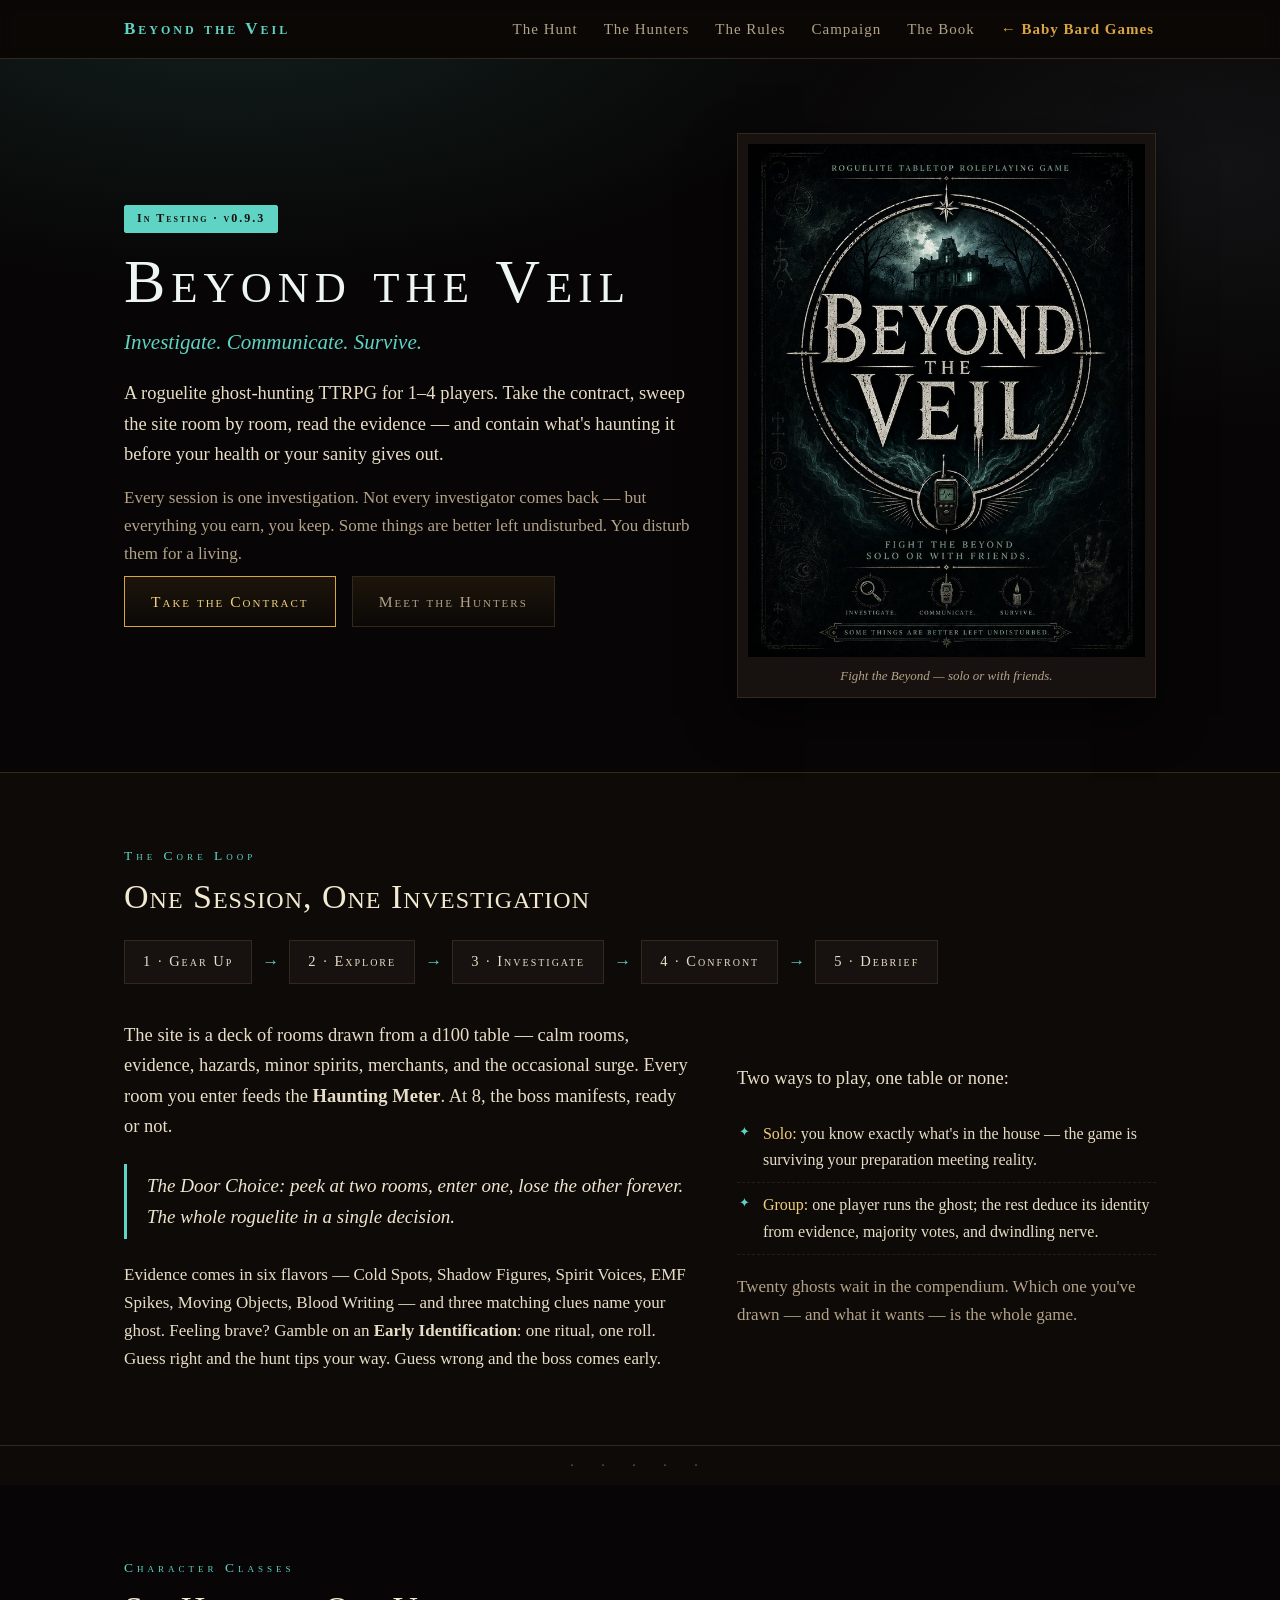
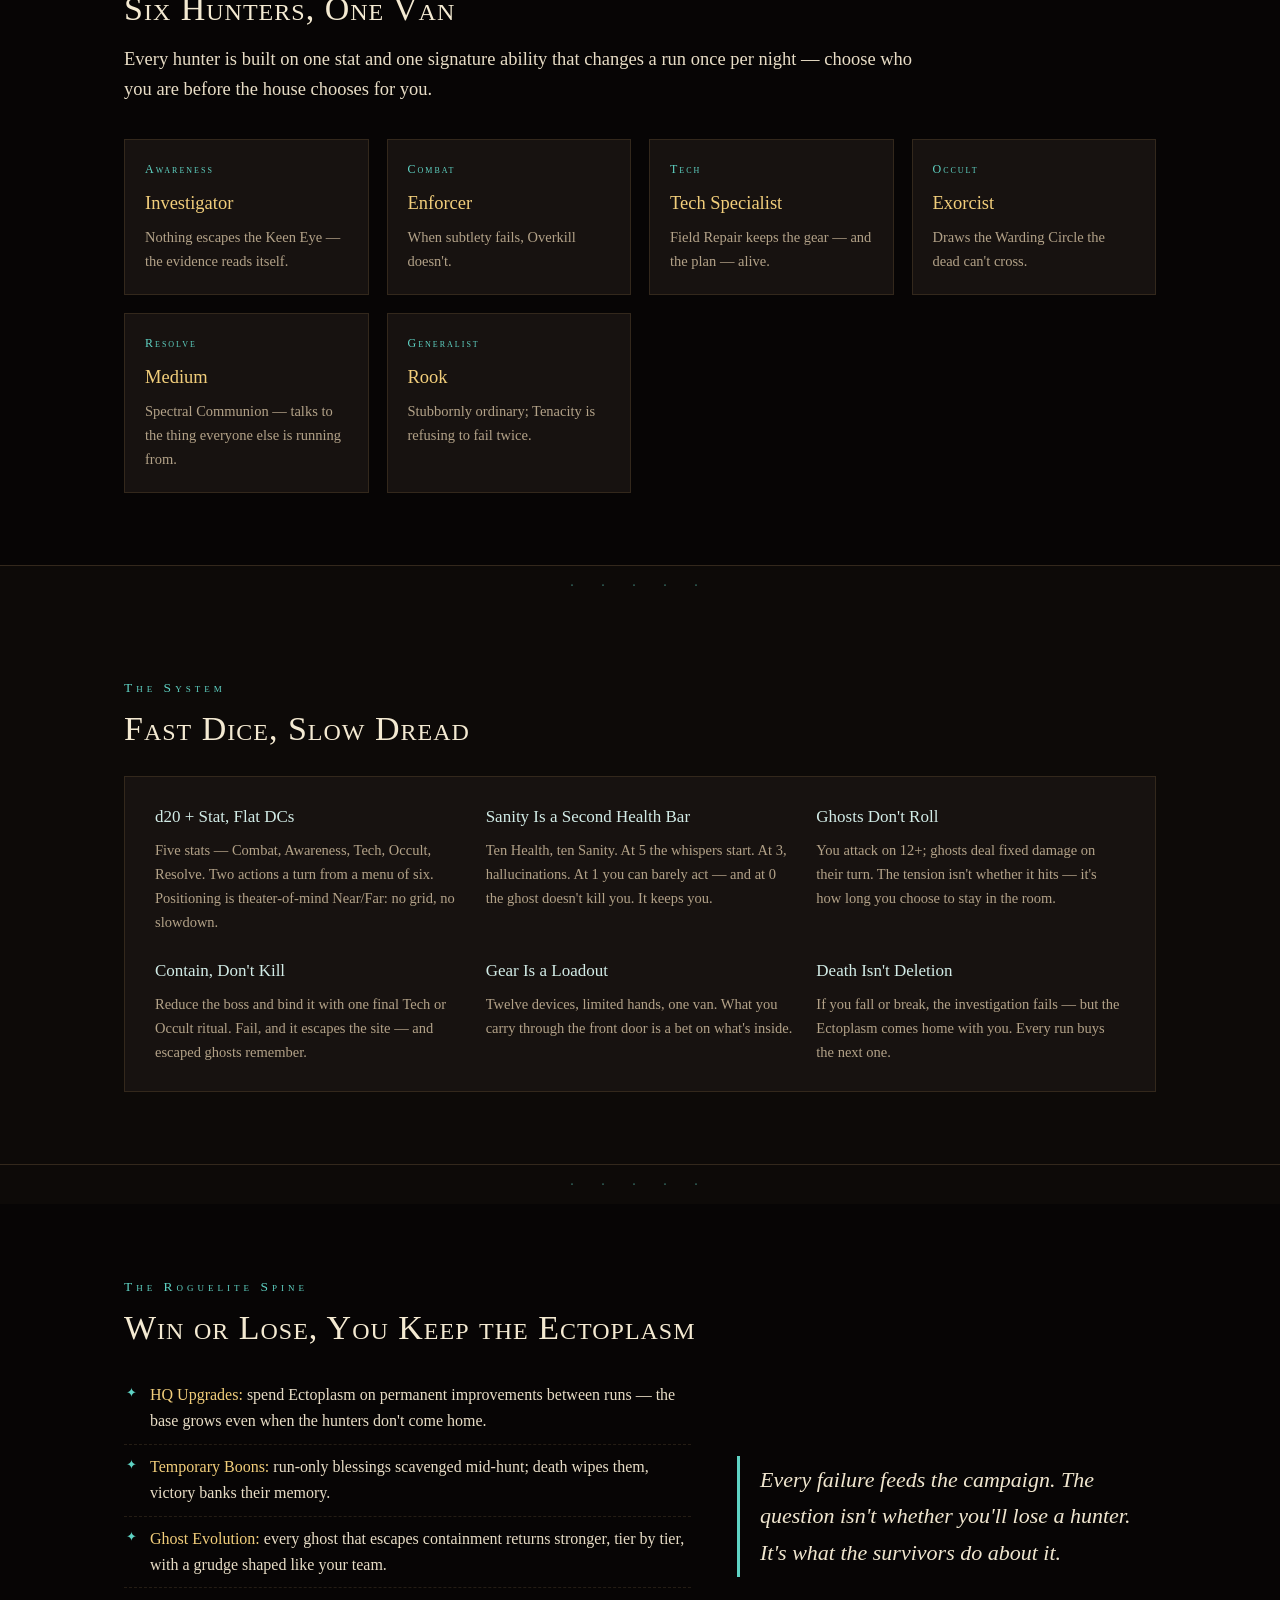
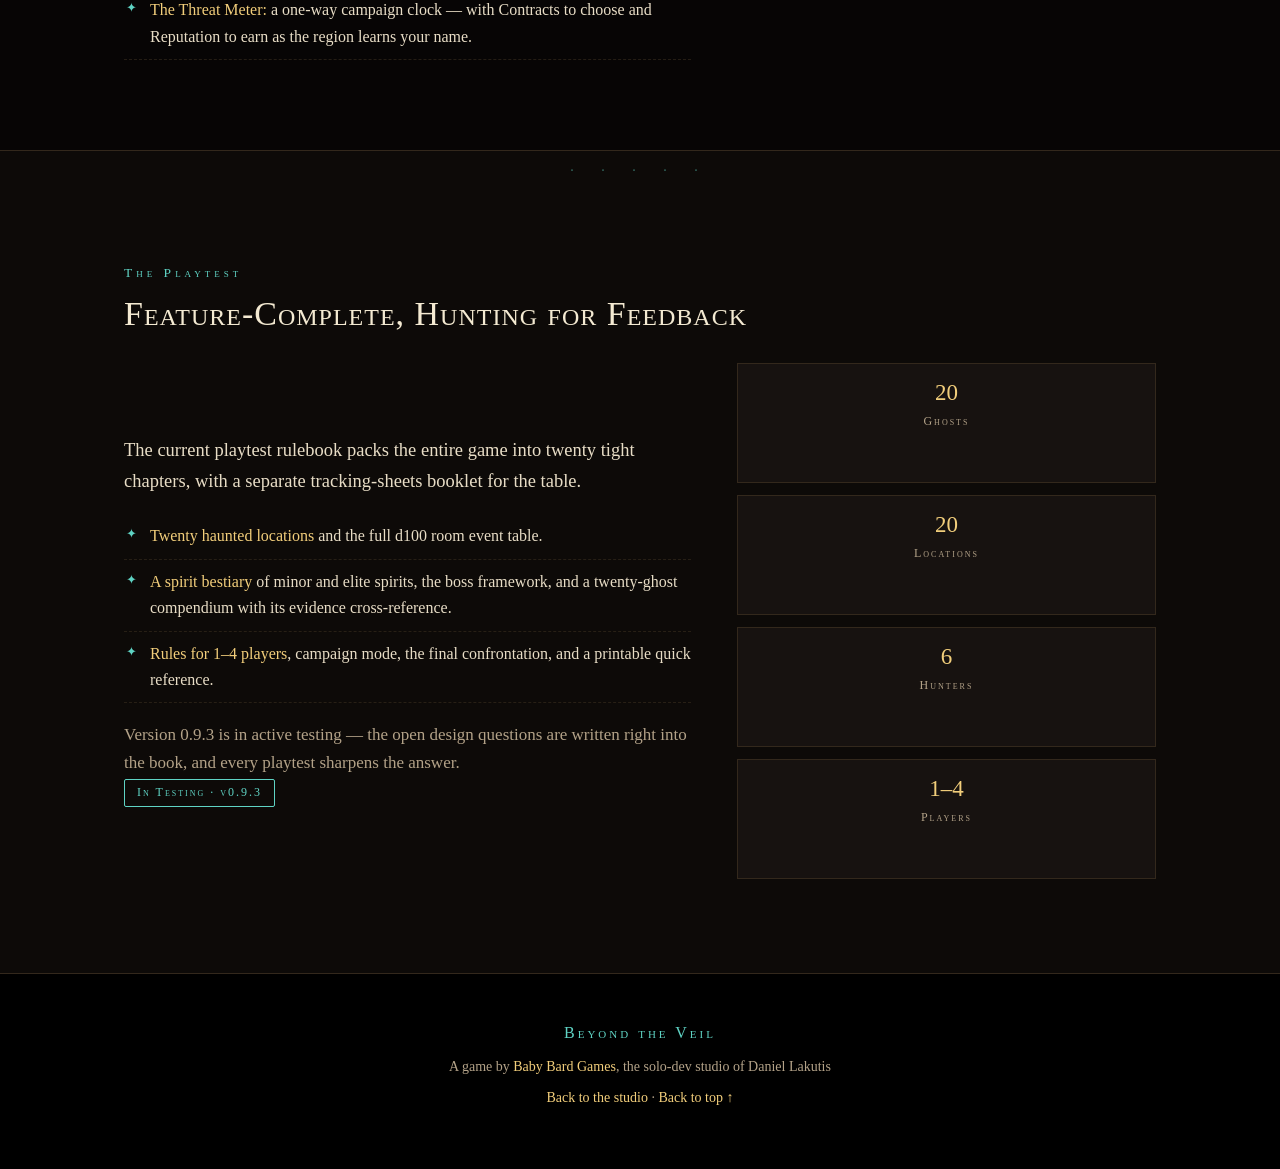
==== beyond-the-veil.html @ af9ce548 "Every TTRPG gets its own page: Mageocalypse, Beyond the Veil, Salt and Sorrow, Tiny Tails, The Long " ====
<!DOCTYPE html>
<html lang="en">
<head>
<meta charset="utf-8">
<meta name="viewport" content="width=device-width, initial-scale=1">
<title>Beyond the Veil — Investigate. Communicate. Survive. | Baby Bard Games</title>
<meta name="description" content="Beyond the Veil, a roguelite ghost-hunting TTRPG for 1–4 players by Baby Bard Games. Sweep the site, read the evidence, contain the ghost — before your health or your sanity breaks.">
<link rel="icon" href="data:image/svg+xml,<svg xmlns=%22http://www.w3.org/2000/svg%22 viewBox=%220 0 100 100%22><text y=%22.9em%22 font-size=%2290%22>👻</text></svg>">
<link rel="stylesheet" href="styles.css">
<style>
  body { --accent: #5fd3c4; }
  .v2-hero {
    background:
      radial-gradient(1100px 500px at 18% -10%, rgba(95, 211, 196, 0.13), transparent 60%),
      radial-gradient(900px 480px at 95% 15%, rgba(120, 140, 160, 0.10), transparent 55%),
      var(--bg-deep);
    border-bottom: 1px solid var(--line);
    padding: 74px 0;
  }
  .v2-hero h1 {
    font-size: clamp(38px, 6vw, 62px); letter-spacing: 6px; font-variant: small-caps;
    color: #eef6f4; line-height: 1.1;
  }
  .v2-hero .epithet { color: var(--accent); font-style: italic; font-size: 21px; margin: 10px 0 18px; }
  .phases { display: flex; flex-wrap: wrap; gap: 10px; margin: 22px 0; align-items: center; }
  .phases .ph {
    border: 1px solid var(--line); background: var(--panel); color: var(--ink);
    padding: 9px 18px; font-variant: small-caps; letter-spacing: 2px; font-size: 14.5px;
  }
  .phases .arrow { color: var(--accent); }
  .dice-panel {
    background: var(--panel); border: 1px solid var(--line); padding: 26px 30px; margin-top: 26px;
    display: grid; grid-template-columns: repeat(auto-fit, minmax(240px, 1fr)); gap: 22px;
  }
  .dice-panel h3 { font-size: 17px; color: #d2ece7; }
  .dice-panel p { font-size: 14.5px; color: var(--ink-dim); }
  .divider-static { text-align: center; color: var(--accent); opacity: .5; font-size: 14px; letter-spacing: 12px; padding: 8px 0; }
</style>
</head>
<body>

<nav class="site" aria-label="Beyond the Veil">
  <div class="bar">
    <a class="brand" href="#btop" style="color:#5fd3c4">Beyond the Veil</a>
    <ul>
      <li><a class="navlink" href="#hunt">The Hunt</a></li>
      <li><a class="navlink" href="#hunters">The Hunters</a></li>
      <li><a class="navlink" href="#rules">The Rules</a></li>
      <li><a class="navlink" href="#campaign">Campaign</a></li>
      <li><a class="navlink" href="#book">The Book</a></li>
      <li><a class="navlink hot" href="index.html">← Baby Bard Games</a></li>
    </ul>
  </div>
</nav>

<header class="v2-hero" id="btop">
  <div class="wrap cols">
    <div>
      <span class="chip solid">In Testing · v0.9.3</span>
      <h1>Beyond the Veil</h1>
      <p class="epithet">Investigate. Communicate. Survive.</p>
      <p class="lede">A roguelite ghost-hunting TTRPG for 1–4 players. Take the contract, sweep the site room by room, read the evidence — and contain what's haunting it before your health or your sanity gives out.</p>
      <p class="dim">Every session is one investigation. Not every investigator comes back — but everything you earn, you keep. Some things are better left undisturbed. You disturb them for a living.</p>
      <a class="btn" href="#hunt">Take the Contract</a>
      <a class="btn ghost" href="#hunters">Meet the Hunters</a>
    </div>
    <figure class="framed">
      <img src="assets/beyond-the-veil-cover.jpg" alt="Beyond the Veil cover — a decaying mansion under a full moon in an oval frame, above a spirit-box device">
      <figcaption>Fight the Beyond — solo or with friends.</figcaption>
    </figure>
  </div>
</header>

<main>

<!-- ══════════════════ THE HUNT ══════════════════ -->
<section class="block" id="hunt">
  <div class="wrap reveal">
    <div class="kicker">The Core Loop</div>
    <h2 class="title">One Session, One Investigation</h2>
    <div class="phases">
      <span class="ph">1 · Gear Up</span><span class="arrow">→</span>
      <span class="ph">2 · Explore</span><span class="arrow">→</span>
      <span class="ph">3 · Investigate</span><span class="arrow">→</span>
      <span class="ph">4 · Confront</span><span class="arrow">→</span>
      <span class="ph">5 · Debrief</span>
    </div>
    <div class="cols">
      <div>
        <p class="lede">The site is a deck of rooms drawn from a d100 table — calm rooms, evidence, hazards, minor spirits, merchants, and the occasional surge. Every room you enter feeds the <b>Haunting Meter</b>. At 8, the boss manifests, ready or not.</p>
        <blockquote class="pull">The Door Choice: peek at two rooms, enter one, lose the other forever. The whole roguelite in a single decision.</blockquote>
        <p>Evidence comes in six flavors — Cold Spots, Shadow Figures, Spirit Voices, EMF Spikes, Moving Objects, Blood Writing — and three matching clues name your ghost. Feeling brave? Gamble on an <b>Early Identification</b>: one ritual, one roll. Guess right and the hunt tips your way. Guess wrong and the boss comes early.</p>
      </div>
      <div>
        <p class="lede">Two ways to play, one table or none:</p>
        <ul class="features">
          <li><b>Solo:</b> you know exactly what's in the house — the game is surviving your preparation meeting reality.</li>
          <li><b>Group:</b> one player runs the ghost; the rest deduce its identity from evidence, majority votes, and dwindling nerve.</li>
        </ul>
        <p class="dim">Twenty ghosts wait in the compendium. Which one you've drawn — and what it wants — is the whole game.</p>
      </div>
    </div>
  </div>
</section>

<div class="divider-static">· · · · ·</div>

<!-- ══════════════════ THE HUNTERS ══════════════════ -->
<section class="block alt" id="hunters">
  <div class="wrap reveal">
    <div class="kicker">Character Classes</div>
    <h2 class="title">Six Hunters, One Van</h2>
    <p class="lede" style="max-width:820px">Every hunter is built on one stat and one signature ability that changes a run once per night — choose who you are before the house chooses for you.</p>
    <div class="cards">
      <div class="card"><span class="flower">Awareness</span><h3>Investigator</h3><p>Nothing escapes the Keen Eye — the evidence reads itself.</p></div>
      <div class="card"><span class="flower">Combat</span><h3>Enforcer</h3><p>When subtlety fails, Overkill doesn't.</p></div>
      <div class="card"><span class="flower">Tech</span><h3>Tech Specialist</h3><p>Field Repair keeps the gear — and the plan — alive.</p></div>
      <div class="card"><span class="flower">Occult</span><h3>Exorcist</h3><p>Draws the Warding Circle the dead can't cross.</p></div>
      <div class="card"><span class="flower">Resolve</span><h3>Medium</h3><p>Spectral Communion — talks to the thing everyone else is running from.</p></div>
      <div class="card"><span class="flower">Generalist</span><h3>Rook</h3><p>Stubbornly ordinary; Tenacity is refusing to fail twice.</p></div>
    </div>
  </div>
</section>

<div class="divider-static">· · · · ·</div>

<!-- ══════════════════ THE RULES ══════════════════ -->
<section class="block" id="rules">
  <div class="wrap reveal">
    <div class="kicker">The System</div>
    <h2 class="title">Fast Dice, Slow Dread</h2>
    <div class="dice-panel">
      <div><h3>d20 + Stat, Flat DCs</h3><p>Five stats — Combat, Awareness, Tech, Occult, Resolve. Two actions a turn from a menu of six. Positioning is theater-of-mind Near/Far: no grid, no slowdown.</p></div>
      <div><h3>Sanity Is a Second Health Bar</h3><p>Ten Health, ten Sanity. At 5 the whispers start. At 3, hallucinations. At 1 you can barely act — and at 0 the ghost doesn't kill you. It keeps you.</p></div>
      <div><h3>Ghosts Don't Roll</h3><p>You attack on 12+; ghosts deal fixed damage on their turn. The tension isn't whether it hits — it's how long you choose to stay in the room.</p></div>
      <div><h3>Contain, Don't Kill</h3><p>Reduce the boss and bind it with one final Tech or Occult ritual. Fail, and it escapes the site — and escaped ghosts remember.</p></div>
      <div><h3>Gear Is a Loadout</h3><p>Twelve devices, limited hands, one van. What you carry through the front door is a bet on what's inside.</p></div>
      <div><h3>Death Isn't Deletion</h3><p>If you fall or break, the investigation fails — but the Ectoplasm comes home with you. Every run buys the next one.</p></div>
    </div>
  </div>
</section>

<div class="divider-static">· · · · ·</div>

<!-- ══════════════════ CAMPAIGN ══════════════════ -->
<section class="block alt" id="campaign">
  <div class="wrap reveal">
    <div class="kicker">The Roguelite Spine</div>
    <h2 class="title">Win or Lose, You Keep the Ectoplasm</h2>
    <div class="cols">
      <div>
        <ul class="features">
          <li><b>HQ Upgrades:</b> spend Ectoplasm on permanent improvements between runs — the base grows even when the hunters don't come home.</li>
          <li><b>Temporary Boons:</b> run-only blessings scavenged mid-hunt; death wipes them, victory banks their memory.</li>
          <li><b>Ghost Evolution:</b> every ghost that escapes containment returns stronger, tier by tier, with a grudge shaped like your team.</li>
          <li><b>The Threat Meter:</b> a one-way campaign clock — with Contracts to choose and Reputation to earn as the region learns your name.</li>
        </ul>
      </div>
      <div>
        <blockquote class="pull" style="font-size:22px">Every failure feeds the campaign. The question isn't whether you'll lose a hunter. It's what the survivors do about it.</blockquote>
      </div>
    </div>
  </div>
</section>

<div class="divider-static">· · · · ·</div>

<!-- ══════════════════ THE BOOK ══════════════════ -->
<section class="block" id="book">
  <div class="wrap reveal">
    <div class="kicker">The Playtest</div>
    <h2 class="title">Feature-Complete, Hunting for Feedback</h2>
    <div class="cols">
      <div>
        <p class="lede">The current playtest rulebook packs the entire game into twenty tight chapters, with a separate tracking-sheets booklet for the table.</p>
        <ul class="features">
          <li><b>Twenty haunted locations</b> and the full d100 room event table.</li>
          <li><b>A spirit bestiary</b> of minor and elite spirits, the boss framework, and a twenty-ghost compendium with its evidence cross-reference.</li>
          <li><b>Rules for 1–4 players</b>, campaign mode, the final confrontation, and a printable quick reference.</li>
        </ul>
        <p class="dim">Version 0.9.3 is in active testing — the open design questions are written right into the book, and every playtest sharpens the answer.</p>
        <span class="chip">In Testing · v0.9.3</span>
      </div>
      <div>
        <div class="statrow" style="flex-direction:column">
          <div class="stat"><div class="n">20</div><div class="l">Ghosts</div></div>
          <div class="stat"><div class="n">20</div><div class="l">Locations</div></div>
          <div class="stat"><div class="n">6</div><div class="l">Hunters</div></div>
          <div class="stat"><div class="n">1–4</div><div class="l">Players</div></div>
        </div>
      </div>
    </div>
  </div>
</section>

</main>

<footer class="site">
  <div class="mark" style="color:#5fd3c4">Beyond the Veil</div>
  <p>A game by <a href="index.html">Baby Bard Games</a>, the solo-dev studio of Daniel Lakutis</p>
  <p><a href="index.html#beyond-the-veil">Back to the studio</a> · <a href="#btop">Back to top ↑</a></p>
</footer>

</body>
</html>
---- styles.css ----
/* Baby Bard Games — portfolio stylesheet (no external deps) */

:root {
  --bg: #0d0a08;
  --bg-deep: #070505;
  --panel: #171210;
  --panel-2: #1e1713;
  --line: #33281c;
  --gold: #d9a441;
  --gold-bright: #f2ce7b;
  --red: #a8232a;
  --ink: #e8ddc6;
  --ink-dim: #b3a288;
  --accent: var(--gold);
  --maxw: 1080px;
}

* { margin: 0; padding: 0; box-sizing: border-box; }

html { scroll-behavior: smooth; }

body {
  background: var(--bg);
  color: var(--ink);
  font-family: Georgia, 'Palatino Linotype', 'Times New Roman', serif;
  font-size: 17px;
  line-height: 1.65;
}

img { max-width: 100%; display: block; }

a { color: var(--gold-bright); text-decoration: none; }
a:hover { color: #fff; }

.wrap { max-width: var(--maxw); margin: 0 auto; padding: 0 24px; }

/* ---------- Nav ---------- */

nav.site {
  position: sticky; top: 0; z-index: 50;
  background: rgba(10, 8, 6, 0.92);
  border-bottom: 1px solid var(--line);
  backdrop-filter: blur(6px);
}
nav.site .bar {
  max-width: var(--maxw); margin: 0 auto; padding: 0 24px;
  display: flex; align-items: center; gap: 28px; height: 58px;
}
@media (max-width: 840px) {
  /* narrow screens: nav scrolls sideways; dropdown links fall back to anchors */
  nav.site .bar { overflow-x: auto; white-space: nowrap; gap: 18px; scrollbar-width: none; }
  nav.site .bar::-webkit-scrollbar { display: none; }
  .drop:hover .menu, .drop:focus-within .menu { display: none; }
}
.brand {
  font-variant: small-caps; letter-spacing: 3px; font-weight: bold;
  color: var(--gold); font-size: 17px; white-space: nowrap;
}
.brand:hover { color: var(--gold-bright); }
nav.site ul { list-style: none; display: flex; gap: 22px; align-items: center; margin-left: auto; }
nav.site li { position: relative; }
nav.site a.navlink {
  color: var(--ink-dim); font-size: 15px; letter-spacing: 1px;
  padding: 6px 2px; display: inline-block;
}
nav.site a.navlink:hover, nav.site a.navlink:focus { color: var(--gold-bright); }
nav.site a.navlink.hot { color: var(--gold); font-weight: bold; }

/* CSS-only dropdown (hover + keyboard focus) */
.drop > a.navlink::after { content: " ▾"; font-size: 11px; color: var(--ink-dim); }
.drop .menu {
  position: absolute; top: 100%; left: -14px; min-width: 240px;
  background: var(--panel-2); border: 1px solid var(--line); border-top: 2px solid var(--gold);
  display: none; flex-direction: column; padding: 8px 0;
  box-shadow: 0 14px 30px rgba(0,0,0,.55);
}
.drop:hover .menu, .drop:focus-within .menu { display: flex; }
.drop .menu a {
  padding: 9px 18px; color: var(--ink); font-size: 15px; display: flex;
  justify-content: space-between; align-items: baseline; gap: 14px;
}
.drop .menu a:hover { background: rgba(217, 164, 65, 0.08); color: var(--gold-bright); }
.drop .menu .tag { font-size: 11px; letter-spacing: 1px; color: var(--ink-dim); font-variant: small-caps; }
.drop .menu .sep { border-top: 1px solid var(--line); margin: 6px 0; }

/* ---------- Hero ---------- */

header.hero {
  background: #000; text-align: center;
  padding: 56px 24px 64px;
  border-bottom: 1px solid var(--line);
}
header.hero img.logo { width: min(430px, 78vw); margin: 0 auto; }
header.hero p.tag {
  margin-top: 18px; color: var(--ink-dim); font-style: italic; font-size: 19px;
}
header.hero p.sub { margin-top: 6px; color: #7d7060; font-size: 14.5px; letter-spacing: 1px; }
.scroll-cue { margin-top: 30px; color: var(--gold); font-size: 22px; opacity: .8; }

/* ---------- Sections ---------- */

section.block { padding: 72px 0; border-bottom: 1px solid var(--line); }
section.block.alt { background: var(--bg-deep); }

.kicker {
  font-variant: small-caps; letter-spacing: 4px; font-size: 13.5px;
  color: var(--accent); margin-bottom: 10px;
}
h1, h2, h3 { font-weight: normal; color: #f4ead2; }
h2.title { font-size: 34px; line-height: 1.2; margin-bottom: 6px; font-variant: small-caps; letter-spacing: 1px; }
h3 { font-size: 20px; margin-bottom: 8px; color: var(--gold-bright); }
p.lede { font-size: 18.5px; color: var(--ink); margin: 14px 0; }
p.dim, .dim { color: var(--ink-dim); }
p + p { margin-top: 12px; }

.chip {
  display: inline-block; font-size: 12px; letter-spacing: 2px; font-variant: small-caps;
  border: 1px solid var(--accent); color: var(--accent);
  padding: 3px 12px; border-radius: 2px; margin-bottom: 14px;
}
.chip.solid { background: var(--accent); color: #14100a; font-weight: bold; }

.cols { display: grid; grid-template-columns: 1.15fr .85fr; gap: 46px; align-items: center; }
.cols.flip { grid-template-columns: .85fr 1.15fr; }
@media (max-width: 840px) { .cols, .cols.flip { grid-template-columns: 1fr; } }

.framed {
  border: 1px solid var(--line); background: var(--panel);
  padding: 10px; box-shadow: 0 18px 44px rgba(0,0,0,.5);
}
.framed img { width: 100%; }
figcaption { font-size: 13px; color: var(--ink-dim); padding-top: 8px; font-style: italic; text-align: center; }

ul.features { list-style: none; margin: 18px 0; }
ul.features li {
  padding: 9px 0 9px 26px; position: relative; color: var(--ink);
  border-bottom: 1px dashed rgba(51, 40, 28, 0.7); font-size: 16px;
}
ul.features li::before { content: "✦"; position: absolute; left: 2px; color: var(--accent); font-size: 13px; }
ul.features b { color: var(--gold-bright); font-weight: normal; }

blockquote.pull {
  border-left: 3px solid var(--accent); padding: 6px 0 6px 20px; margin: 22px 0;
  font-style: italic; font-size: 19px; color: #f0e6cf;
}
blockquote.pull cite { display: block; font-size: 13px; color: var(--ink-dim); margin-top: 6px; font-style: normal; }

.shots { display: grid; grid-template-columns: repeat(3, 1fr); gap: 14px; margin-top: 30px; }
.shots.two { grid-template-columns: repeat(2, 1fr); }
@media (max-width: 720px) { .shots, .shots.two { grid-template-columns: 1fr; } }
.shots figure { border: 1px solid var(--line); background: var(--panel); padding: 8px; margin: 0; }

.statrow { display: flex; flex-wrap: wrap; gap: 12px; margin: 22px 0; }
.stat {
  border: 1px solid var(--line); background: var(--panel); padding: 10px 18px; text-align: center; flex: 1 1 120px;
}
.stat .n { color: var(--gold-bright); font-size: 23px; }
.stat .l { color: var(--ink-dim); font-size: 12px; letter-spacing: 2px; font-variant: small-caps; }

.btn {
  display: inline-block; margin: 8px 12px 0 0; padding: 12px 26px;
  border: 1px solid var(--gold); color: var(--gold-bright);
  letter-spacing: 2px; font-variant: small-caps; font-size: 15.5px;
  background: linear-gradient(180deg, rgba(217,164,65,.10), rgba(217,164,65,.02));
}
.btn:hover { background: var(--gold); color: #17110a; }
.btn.ghost { border-color: var(--line); color: var(--ink-dim); }
.btn.ghost:hover { border-color: var(--gold); color: var(--gold-bright); background: none; }

/* Card grids (shelf, callings, regions) */
.cards { display: grid; grid-template-columns: repeat(auto-fill, minmax(230px, 1fr)); gap: 18px; margin-top: 34px; }
.card {
  background: var(--panel); border: 1px solid var(--line); padding: 20px;
  display: flex; flex-direction: column; gap: 8px;
}
.card:hover { border-color: rgba(217,164,65,.5); }
.card .flower { font-size: 12px; color: var(--accent); letter-spacing: 2px; font-variant: small-caps; }
.card h3 { margin: 0; font-size: 18.5px; }
.card p { font-size: 14.5px; color: var(--ink-dim); }
.card img.cover { border: 1px solid var(--line); margin-bottom: 10px; }

/* Medium group divider bands */
.group-head {
  display: flex; align-items: center; gap: 22px;
  max-width: var(--maxw); margin: 0 auto; padding: 54px 24px 0;
}
.group-head::before, .group-head::after {
  content: ""; flex: 1; border-top: 1px solid var(--line);
}
.group-head span {
  font-variant: small-caps; letter-spacing: 6px; font-size: 15px; color: var(--ink-dim);
  white-space: nowrap;
}

/* Per-project accent themes */
.theme-glitchrix { --accent: #55d0ff; }
.theme-glitchrix.block { background: #0b0a14; }
.theme-crimson { --accent: #e24b4a; }
.theme-crimson.block { background: #0b0b0c; }
.theme-crimson h2.title, .theme-crimson h3 { color: #dcdcdc; }
.theme-immoral { --accent: #b9d24a; }
.theme-veil { --accent: #5fd3c4; }
.theme-mage { --accent: #a67ff0; }
.theme-sticks { --accent: #cfcfcf; }
.theme-sticks.block { background: #0a0a0a; }
.theme-verdant { --accent: #8fbe62; }

/* Reveal on scroll — pure CSS scroll-driven animation; content is always
   visible by default and simply doesn't animate in older browsers */
@supports (animation-timeline: view()) {
  .reveal { animation: rise both; animation-timeline: view(); animation-range: entry 0% entry 35%; }
  @keyframes rise {
    from { transform: translateY(30px); }
    to { transform: none; }
  }
}
@media (prefers-reduced-motion: reduce) {
  html { scroll-behavior: auto; }
  .reveal { animation: none; }
}

/* Footer */
footer.site {
  padding: 46px 24px 60px; text-align: center; color: var(--ink-dim); font-size: 14px;
  background: #000;
}
footer.site .mark { font-variant: small-caps; letter-spacing: 3px; color: var(--gold); font-size: 16px; }
footer.site p { margin-top: 8px; }

/* Parchment panel (maps) */
.parchment {
  background: #e9ddc0; border: 1px solid #b7a67f; padding: 14px;
  box-shadow: 0 18px 44px rgba(0,0,0,.55);
}
.parchment img { width: 100%; }

/* Velflora hero */
.v-hero {
  background:
    radial-gradient(1100px 500px at 20% -10%, rgba(143, 190, 98, 0.14), transparent 60%),
    radial-gradient(900px 480px at 95% 10%, rgba(168, 35, 42, 0.12), transparent 55%),
    var(--bg-deep);
  border-bottom: 1px solid var(--line);
  padding: 74px 0;
}
.v-hero h1 {
  font-size: clamp(44px, 7vw, 72px); letter-spacing: 10px; font-variant: small-caps;
  color: #f4ead2; line-height: 1.05;
}
.v-hero .epithet { color: var(--accent); font-style: italic; font-size: 21px; margin: 10px 0 18px; }

.divider-vine { text-align: center; color: var(--accent); opacity: .6; font-size: 18px; letter-spacing: 8px; padding: 8px 0; }
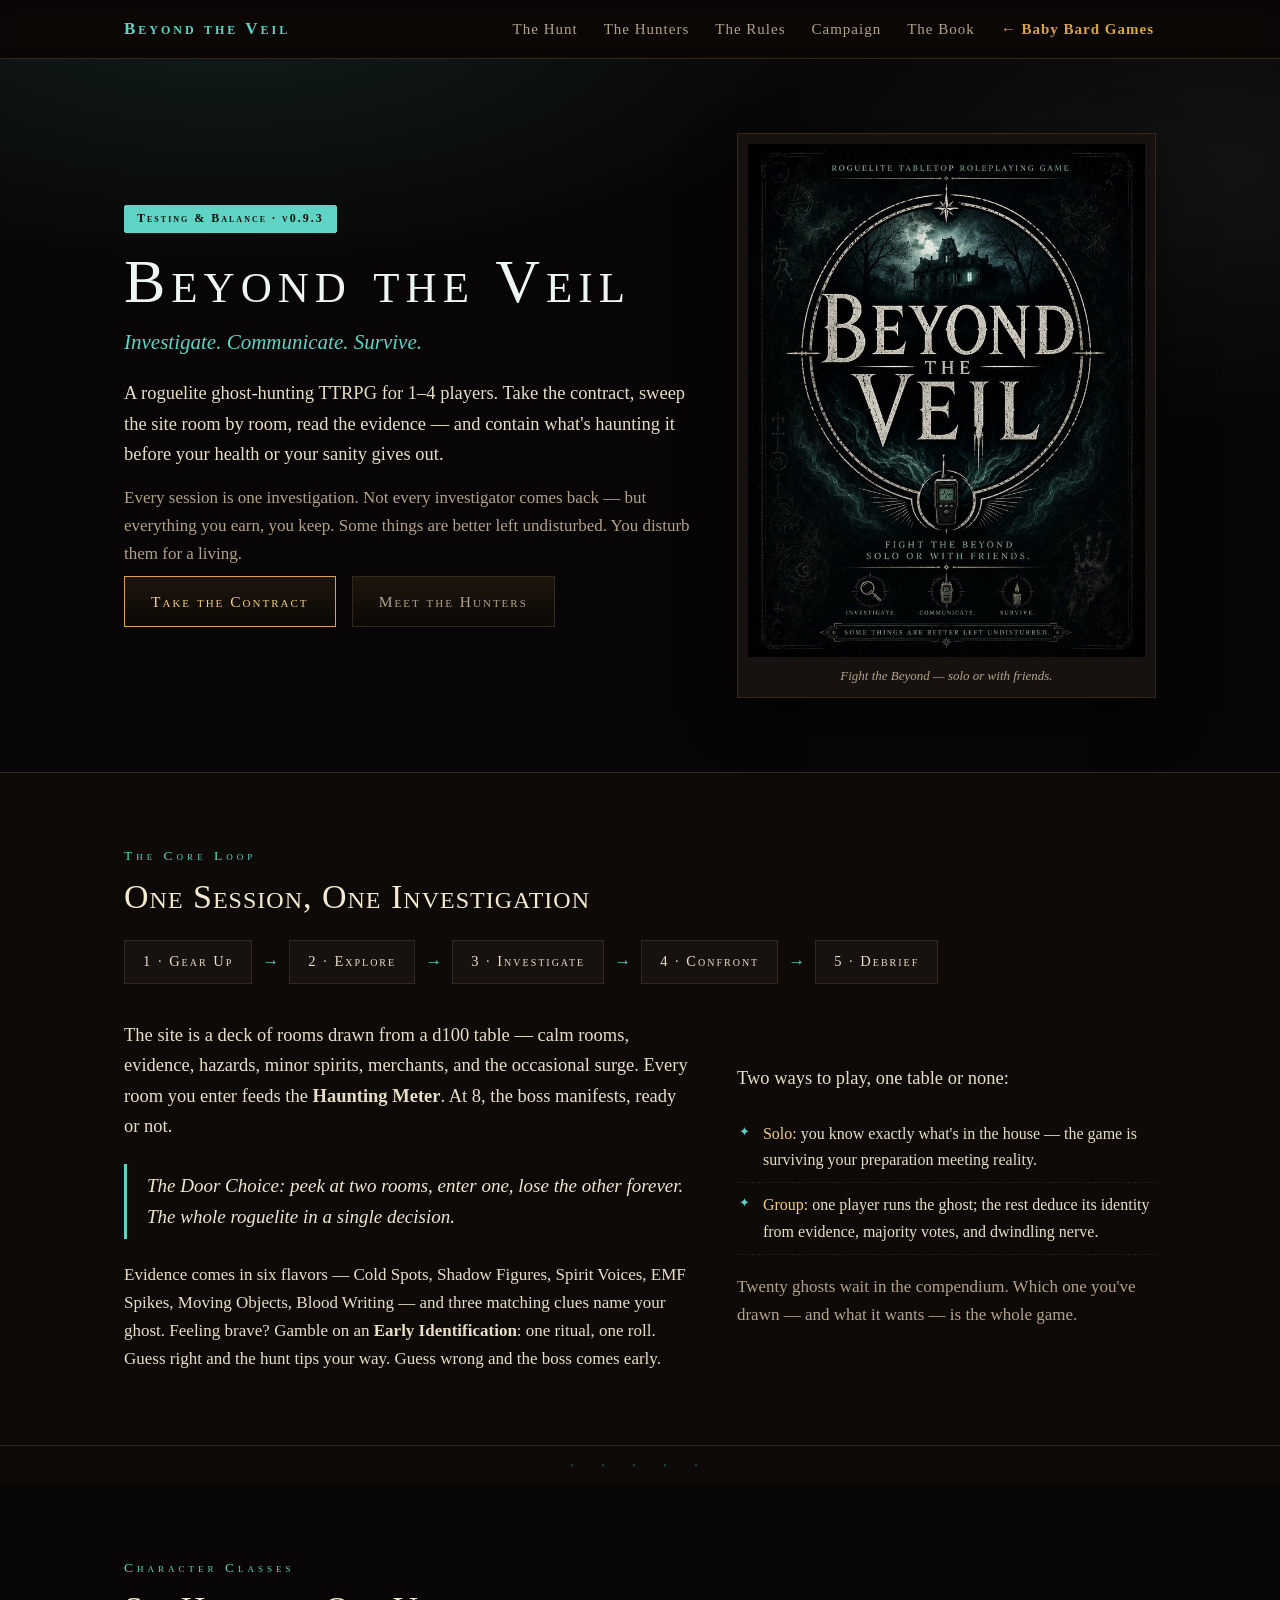
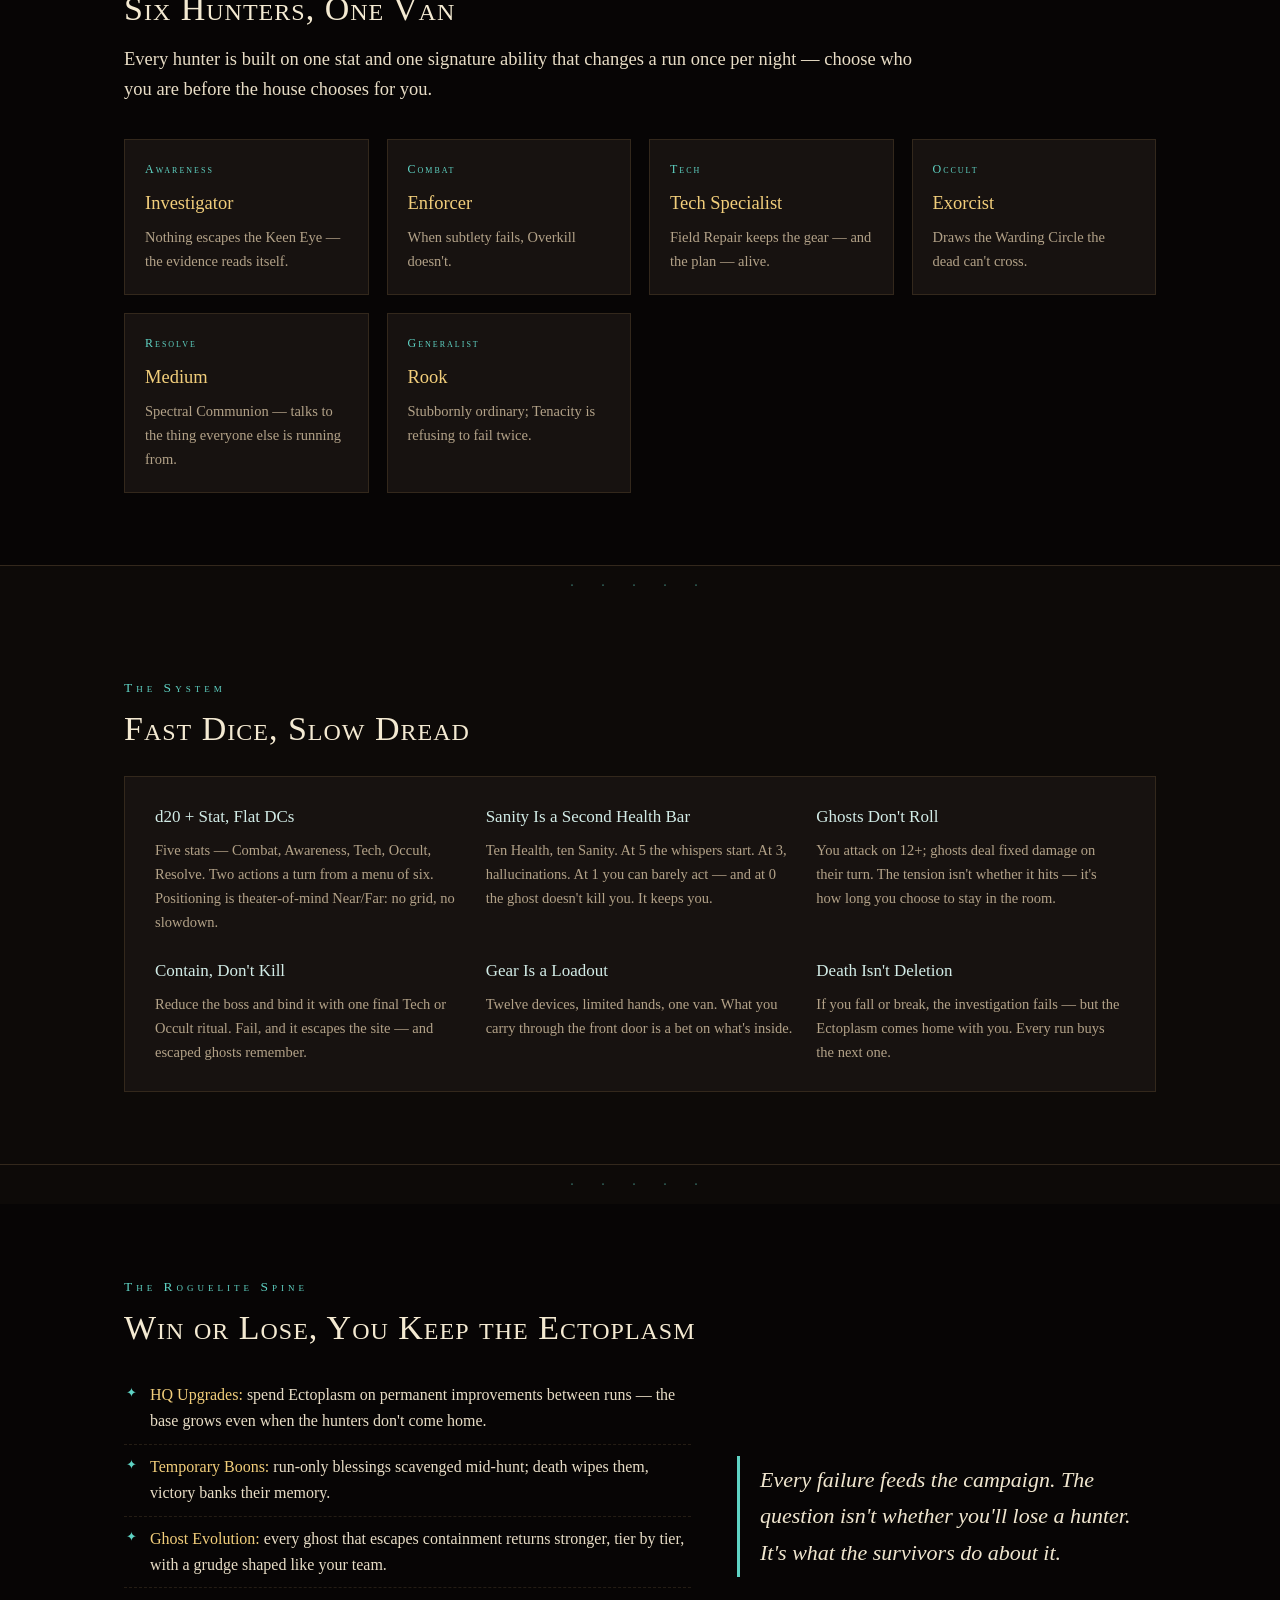
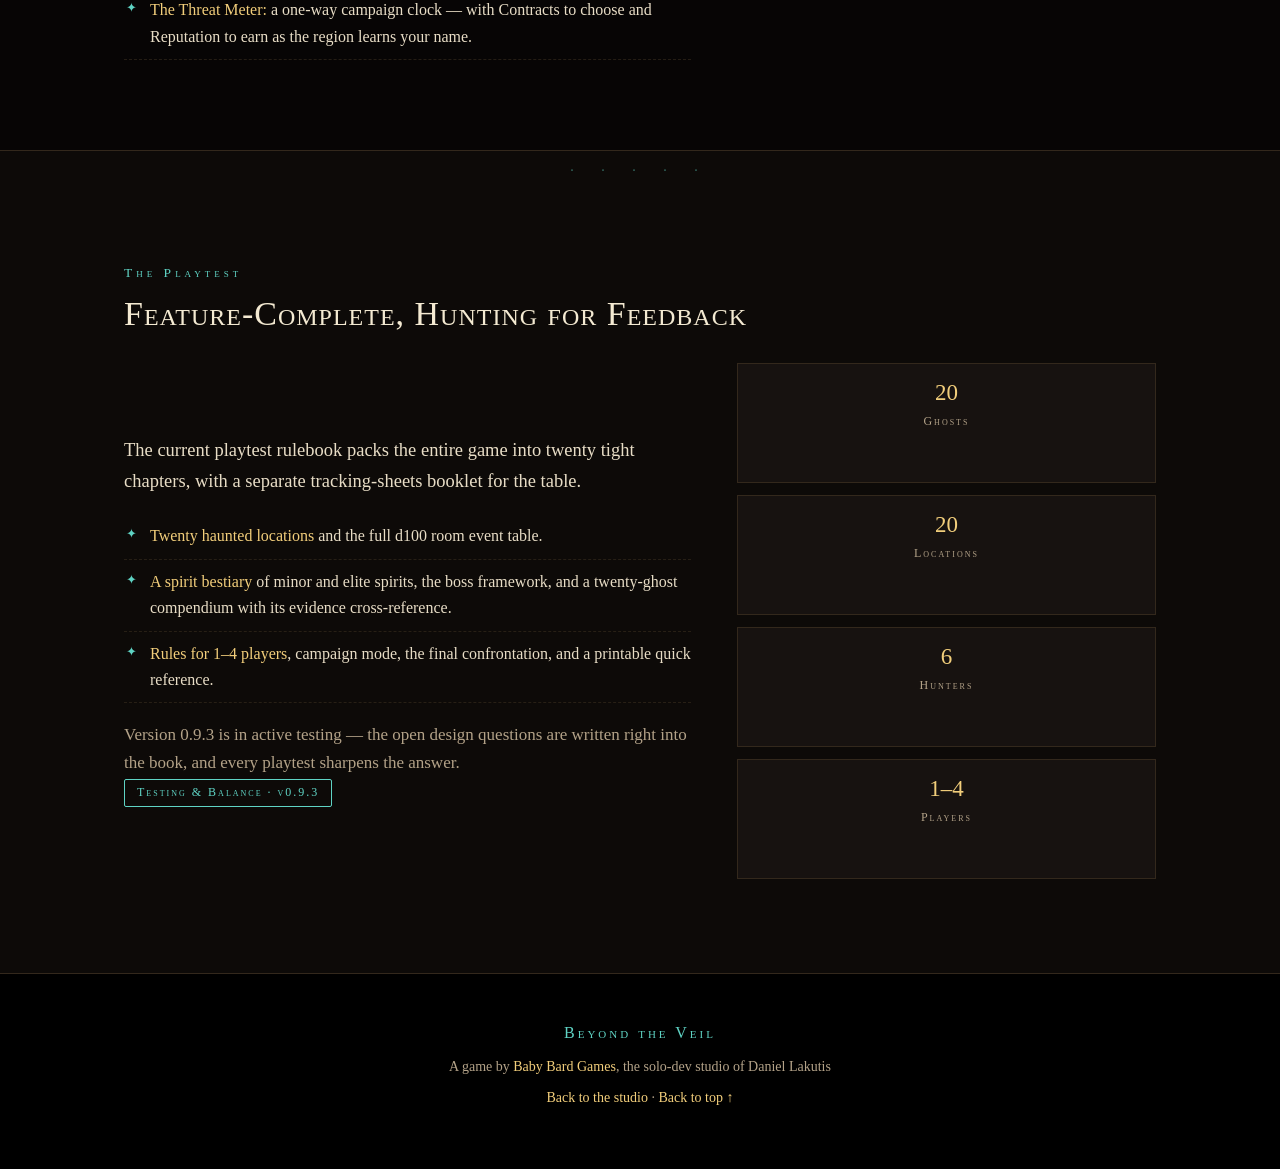
==== commit c3ea4d03: "Unify mechanically-complete TTRPGs under Testing & Balance status Glitchrix, Beyond the Veil, Salt a" ====
--- a/beyond-the-veil.html
+++ b/beyond-the-veil.html
@@ -56,7 +56,7 @@
 <header class="v2-hero" id="btop">
   <div class="wrap cols">
     <div>
-      <span class="chip solid">In Testing · v0.9.3</span>
+      <span class="chip solid">Testing &amp; Balance · v0.9.3</span>
       <h1>Beyond the Veil</h1>
       <p class="epithet">Investigate. Communicate. Survive.</p>
       <p class="lede">A roguelite ghost-hunting TTRPG for 1–4 players. Take the contract, sweep the site room by room, read the evidence — and contain what's haunting it before your health or your sanity gives out.</p>
@@ -179,7 +179,7 @@
           <li><b>Rules for 1–4 players</b>, campaign mode, the final confrontation, and a printable quick reference.</li>
         </ul>
         <p class="dim">Version 0.9.3 is in active testing — the open design questions are written right into the book, and every playtest sharpens the answer.</p>
-        <span class="chip">In Testing · v0.9.3</span>
+        <span class="chip">Testing &amp; Balance · v0.9.3</span>
       </div>
       <div>
         <div class="statrow" style="flex-direction:column">
--- a/styles.css
+++ b/styles.css
@@ -172,7 +172,10 @@
 .card {
   background: var(--panel); border: 1px solid var(--line); padding: 20px;
   display: flex; flex-direction: column; gap: 8px;
-}
+  position: relative;
+}
+/* Stretch a card's link over the whole tile so the card itself is clickable */
+.card a.stretch::after { content: ""; position: absolute; inset: 0; }
 .card:hover { border-color: rgba(217,164,65,.5); }
 .card .flower { font-size: 12px; color: var(--accent); letter-spacing: 2px; font-variant: small-caps; }
 .card h3 { margin: 0; font-size: 18.5px; }
